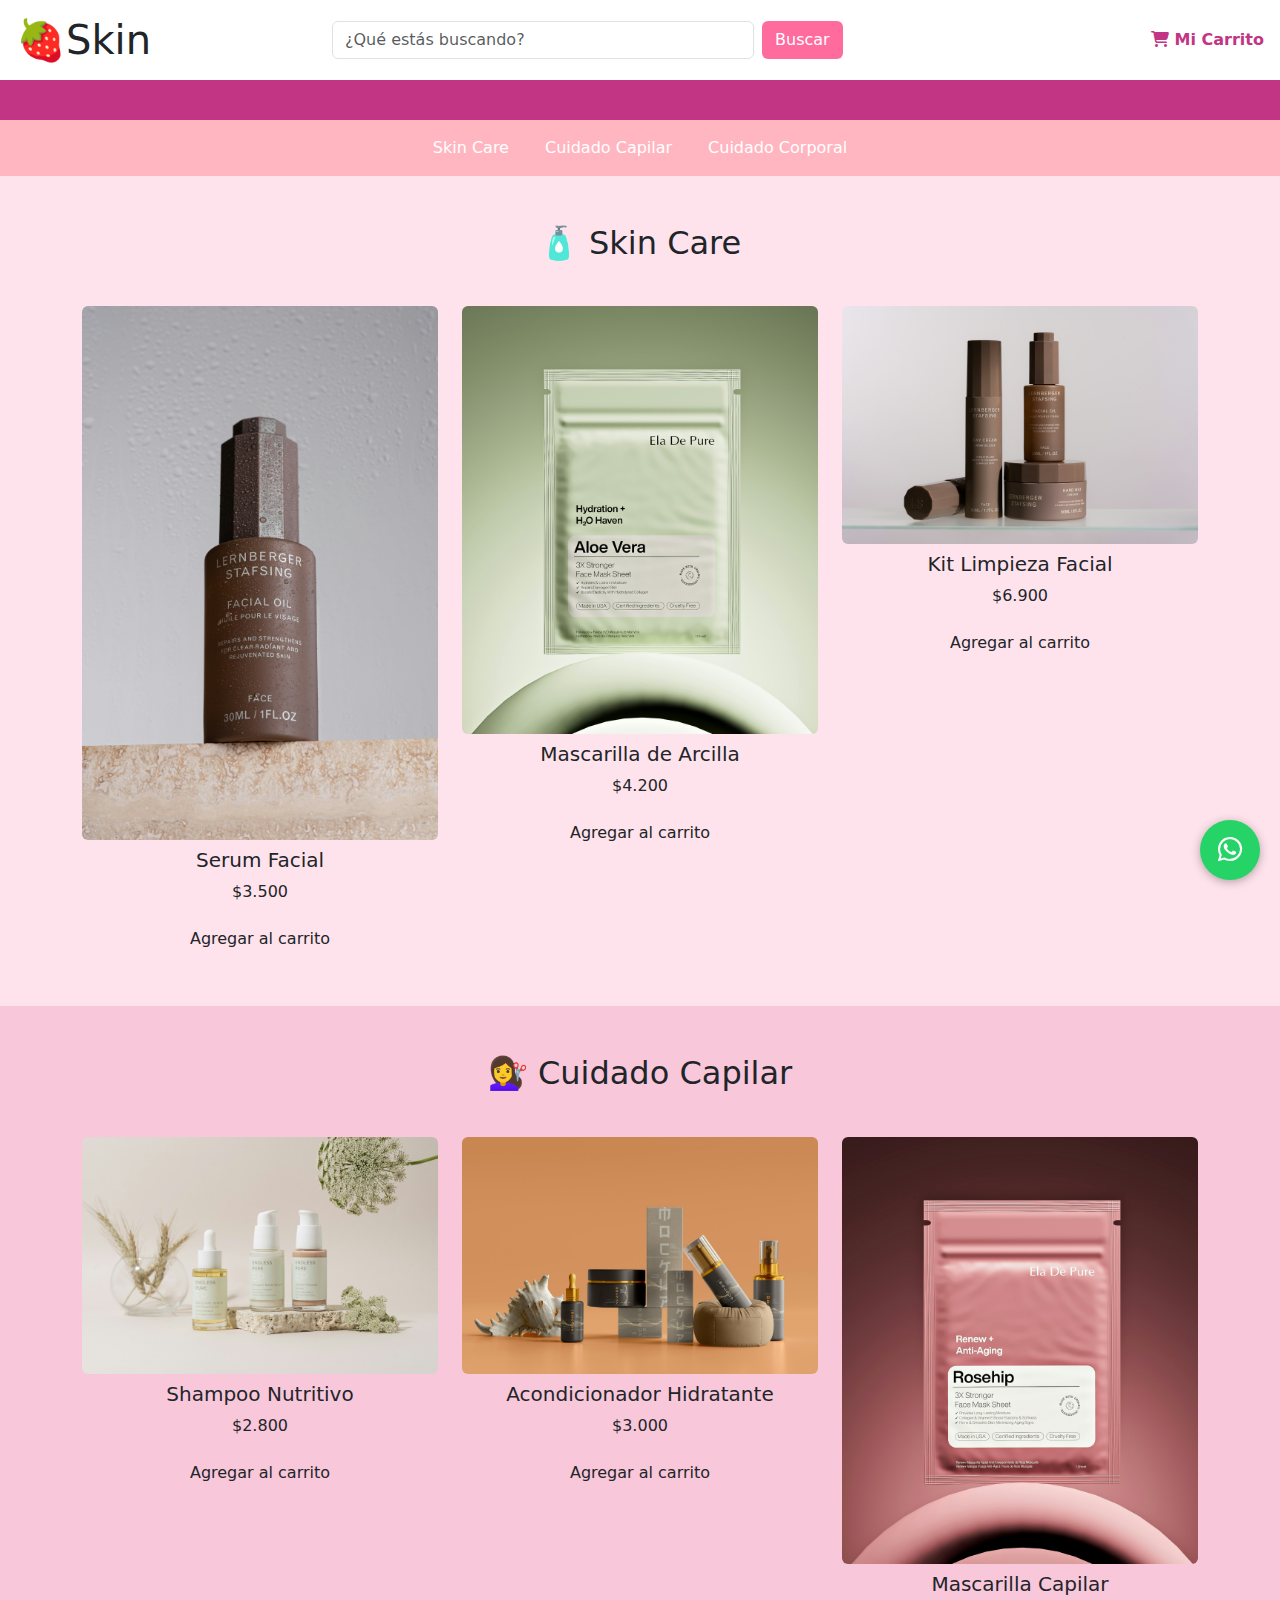
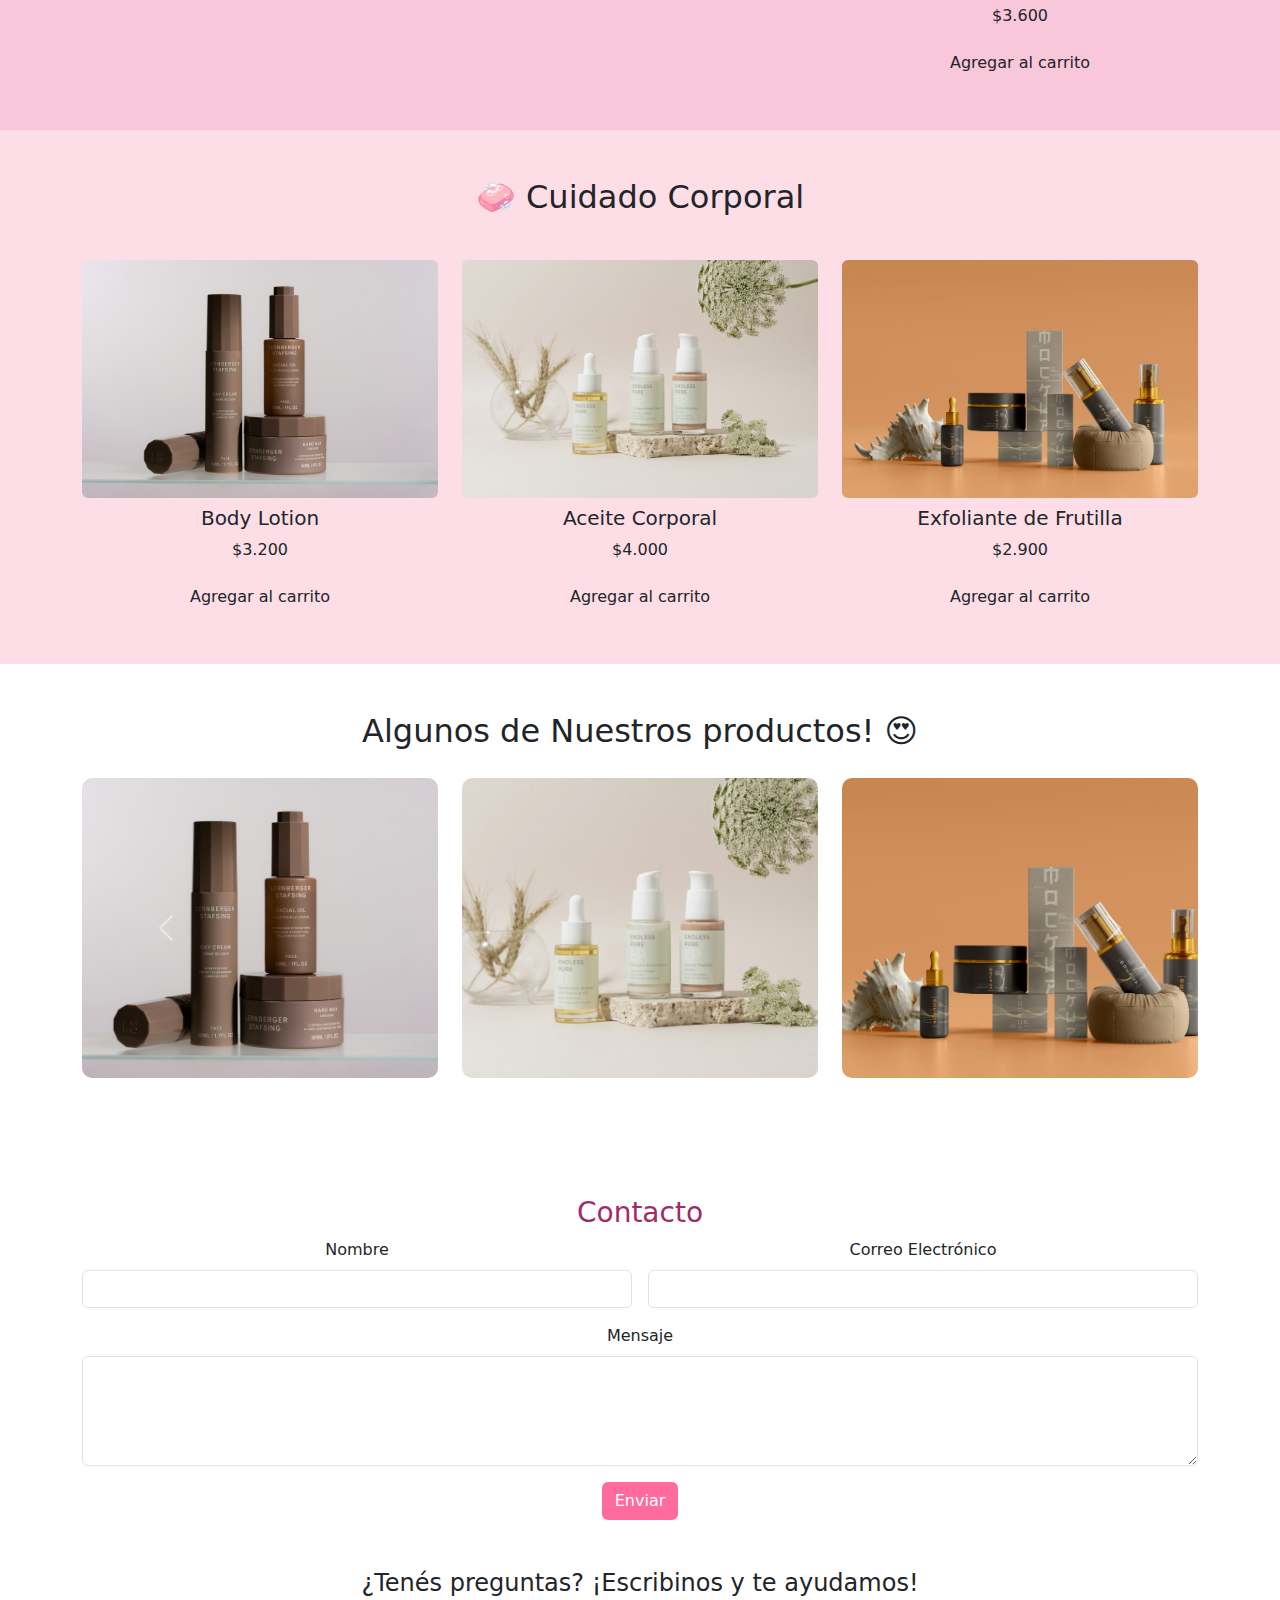
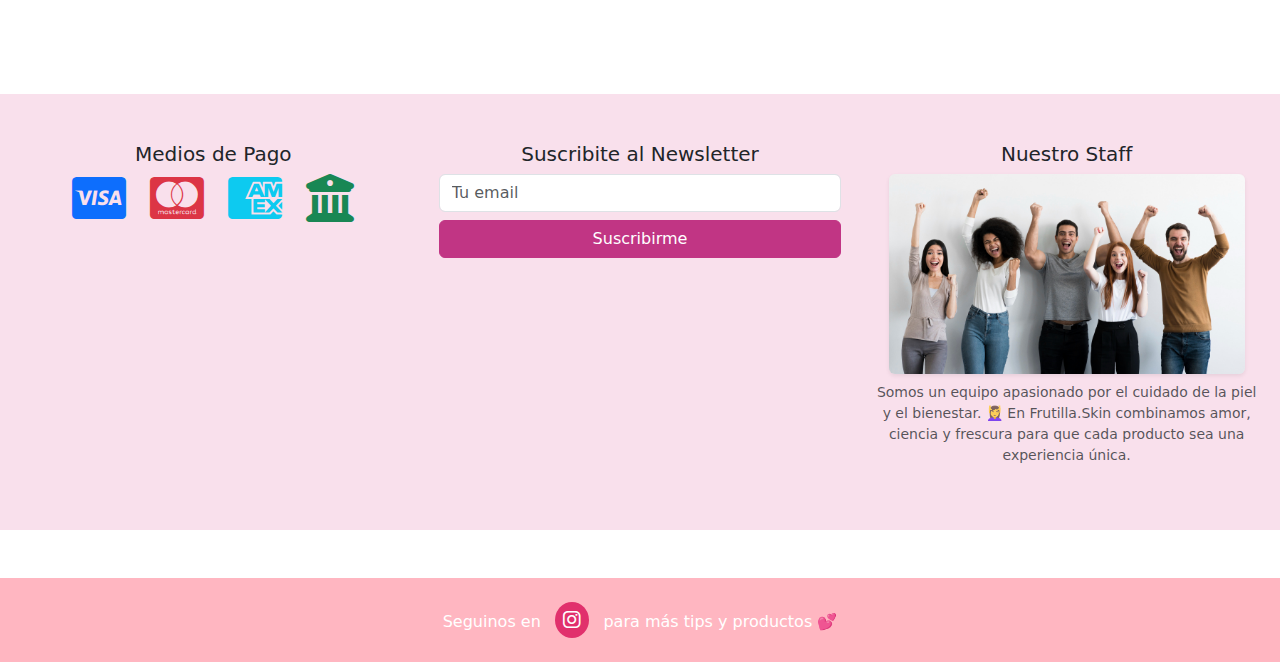
==== index.html @ 2b183ae7 "Proyecto-frutilla.skin" ====
<!DOCTYPE html>
<html lang="es">
<head>
  <meta charset="UTF-8" />
  <meta name="viewport" content="width=device-width, initial-scale=1.0" />
  <title>Tienda Online de Frutilla.Skin</title>
  
  <!-- Google Fonts -->
  <style>
    @import url('https://fonts.googleapis.com/css2?family=National+Park:wght@200..800&family=Oswald:wght@200..700&family=Raleway:ital,wght@0,100..900;1,100..900&family=Roboto+Condensed:ital,wght@0,100..900;1,100..900&display=swap');
  </style>

  <!-- Stylesheet -->
  <link rel="stylesheet" href="styless.css" />
  
  <!-- Bootstrap CSS -->
  <link href="https://cdn.jsdelivr.net/npm/bootstrap@5.3.3/dist/css/bootstrap.min.css" rel="stylesheet" />
  
  <!-- Font Awesome -->
  <link href="https://cdnjs.cloudflare.com/ajax/libs/font-awesome/6.4.0/css/all.min.css" rel="stylesheet" />
  
  <!-- Favicon 🍓 -->
  <link rel="icon" href="Img/fru.avif" type="image/png" />
</head>

<body>

  <!-- Header -->
  <header class="header-top container-fluid py-3 px-3">
    <div class="row align-items-center gx-3 text-center text-md-start">
      
      <!-- Logo -->
      <div class="col-12 col-md-3 mb-2 mb-md-0">
        <h1 class="m-0">🍓Skin</h1>
      </div>
      <div class="col-12 col-md-5">
        <form class="d-flex w-100" role="search">
          <input class="form-control me-2" type="search" placeholder="¿Qué estás buscando?" aria-label="Buscar" />
          <button class="btn btn-buscar" type="submit">Buscar</button>
        </form>
      </div>
      <div class="col-12 col-md-4 text-center text-md-end mt-2 mt-md-0">
        <!-- Carrito de compras con el menú desplegable -->
<div class="carrito-container">
    <a href="mi_carrito.html" class="carrito-link">
      <i class="fas fa-shopping-cart"></i> Mi Carrito
    </a>
  
    <!-- Menú desplegable al pasar el ratón sobre el carrito -->
    <div class="carrito-dropdown">
        <ul id="carrito-lista">
          <li>
            <p><strong>Producto 1</strong></p>
            <p>$15.00</p>
            <div>
              <button class="btn btn-agregar">+ Agregar</button>
              <button class="btn btn-eliminar">Eliminar</button>
            </div>
          </li>
          <li>
            <p><strong>Producto 2</strong></p>
            <p>$20.00</p>
            <div>
              <button class="btn btn-agregar">+ Agregar</button>
              <button class="btn btn-eliminar">Eliminar</button>
            </div>
          </li>
        </ul>
        <div class="total">
          <p>Total: $35.00</p>
          <button id="vaciar-carrito">Vaciar Carrito</button>
        </div>
      </div>
      
    </div>
  </header>

  <!-- Banner -->
  <div class="banner-animado text-center py-2" style="background-color: #fce4ec;">
    <div class="texto-banner">- ENVIOS A TODO EL PAÍS 🍓 3 CUOTAS SIN INTERÉS -</div>
  </div>

  <!-- NAVBAR -->
<nav class="navbar navbar-expand-lg">
    <div class="container">
      <button class="navbar-toggler mx-auto mb-2" type="button" data-bs-toggle="collapse" data-bs-target="#navFrutilla">
        <span class="navbar-toggler-icon"></span>
      </button>
      <div class="collapse navbar-collapse justify-content-center" id="navFrutilla">
        <ul class="navbar-nav text-center">
          <li class="nav-item"><a class="nav-link" href="#skinCare">Skin Care</a></li>
          <li class="nav-item"><a class="nav-link" href="#cuidadoCapilar">Cuidado Capilar</a></li>
          <li class="nav-item"><a class="nav-link" href="#cuidadoCorporal">Cuidado Corporal</a></li>
        </ul>
      </div>
    </div>
  </nav>
  
  <!-- SKIN CARE -->
  <section id="skinCare" class="py-5" style="background-color: #ffe3ec;">
    <div class="container">
      <h2 class="mb-4">🧴 Skin Care</h2>
      <div class="row g-4">
        <div class="col-md-4 text-center">
          <img src="Img/serum.jpg" class="img-fluid mb-2 rounded" alt="Serum facial">
          <h5>Serum Facial</h5>
          <p>$3.500</p>
          <button class="btn btn-agregar">Agregar al carrito</button>
        </div>
        <div class="col-md-4 text-center">
          <img src="Img/Mask.jpg" class="img-fluid mb-2 rounded" alt="Mascarilla de arcilla">
          <h5>Mascarilla de Arcilla</h5>
          <p>$4.200</p>
          <button class="btn btn-agregar">Agregar al carrito</button>
        </div>
        <div class="col-md-4 text-center">
          <img src="Img/kit1.jpg" class="img-fluid mb-2 rounded" alt="Kit limpieza">
          <h5>Kit Limpieza Facial</h5>
          <p>$6.900</p>
          <button class="btn btn-agregar">Agregar al carrito</button>
        </div>
      </div>
    </div>
  </section>
  
  <!-- CUIDADO CAPILAR -->
  <section id="cuidadoCapilar" class="py-5" style="background-color: #f9c7da;">
    <div class="container">
      <h2 class="mb-4">💇‍♀️ Cuidado Capilar</h2>
      <div class="row g-4">
        <div class="col-md-4 text-center">
          <img src="Img/kit2.jpg" class="img-fluid mb-2 rounded" alt="Shampoo nutritivo">
          <h5>Shampoo Nutritivo</h5>
          <p>$2.800</p>
          <button class="btn btn-agregar">Agregar al carrito</button>
        </div>
        <div class="col-md-4 text-center">
          <img src="Img/kit3.jpg" class="img-fluid mb-2 rounded" alt="Acondicionador hidratante">
          <h5>Acondicionador Hidratante</h5>
          <p>$3.000</p>
          <button class="btn btn-agregar">Agregar al carrito</button>
        </div>
        <div class="col-md-4 text-center">
          <img src="Img/Mask2.jpg" class="img-fluid mb-2 rounded" alt="Mascarilla capilar">
          <h5>Mascarilla Capilar</h5>
          <p>$3.600</p>
          <button class="btn btn-agregar">Agregar al carrito</button>
        </div>
      </div>
    </div>
  </section>
  
  <!-- CUIDADO CORPORAL -->
  <section id="cuidadoCorporal" class="py-5" style="background-color: #fddde6;">
    <div class="container">
      <h2 class="mb-4">🧼 Cuidado Corporal</h2>
      <div class="row g-4">
        <div class="col-md-4 text-center">
          <img src="Img/kit1.jpg" class="img-fluid mb-2 rounded" alt="Body Lotion">
          <h5>Body Lotion</h5>
          <p>$3.200</p>
          <button class="btn btn-agregar">Agregar al carrito</button>
        </div>
        <div class="col-md-4 text-center">
          <img src="Img/kit2.jpg" class="img-fluid mb-2 rounded" alt="Aceite Corporal">
          <h5>Aceite Corporal</h5>
          <p>$4.000</p>
          <button class="btn btn-agregar">Agregar al carrito</button>
        </div>
        <div class="col-md-4 text-center">
          <img src="Img/kit3.jpg" class="img-fluid mb-2 rounded" alt="Exfoliante de Frutilla">
          <h5>Exfoliante de Frutilla</h5>
          <p>$2.900</p>
          <button class="btn btn-agregar">Agregar al carrito</button>
        </div>
      </div>
    </div>
  </section>
  
  <!-- Carrusel -->
  <section class="container my-5">
    <h2>Algunos de Nuestros productos! 😍</h2>
    <div id="carouselProductos" class="carousel slide" data-bs-ride="carousel">
      <div class="carousel-inner">

        <!-- Slide 1 -->
        <div class="carousel-item active">
          <div class="row">
            <div class="col-md-4 col-12">
              <img src="Img/kit1.jpg" class="img-fluid w-100" alt="Producto 1" />
            </div>
            <div class="col-md-4 col-12">
              <img src="Img/kit2.jpg" class="img-fluid w-100" alt="Producto 2" />
            </div>
            <div class="col-md-4 col-12">
              <img src="Img/kit3.jpg" class="img-fluid w-100" alt="Producto 3" />
            </div>
          </div>
        </div>

        <!-- Slide 2 -->
        <div class="carousel-item">
          <div class="row">
            <div class="col-md-4 col-12">
              <img src="Img/serum.jpg" class="img-fluid w-100" alt="Producto 4" />
            </div>
            <div class="col-md-4 col-12">
              <img src="Img/Mask2.jpg" class="img-fluid w-100" alt="Producto 5" />
            </div>
            <div class="col-md-4 col-12">
              <img src="Img/Mask.jpg" class="img-fluid w-100" alt="Producto 6" />
            </div>
          </div>
        </div>

      </div>

      <!-- Controles -->
      <button class="carousel-control-prev" type="button" data-bs-target="#carouselProductos" data-bs-slide="prev">
        <span class="carousel-control-prev-icon"></span>
      </button>
      <button class="carousel-control-next" type="button" data-bs-target="#carouselProductos" data-bs-slide="next">
        <span class="carousel-control-next-icon"></span>
      </button>
    </div>
  </section>

  <!-- Contacto -->
  <main class="content-section container" id="contacto">
    <h3>Contacto</h3>
    <form action="https://formspree.io/f/tu_codigo_aqui" method="POST" class="row g-3 justify-content-center">
      <div class="col-12 col-md-6">
        <label for="nombre" class="form-label">Nombre</label>
        <input type="text" class="form-control" id="nombre" name="nombre" required />
      </div>
      <div class="col-12 col-md-6">
        <label for="email" class="form-label">Correo Electrónico</label>
        <input type="email" class="form-control" id="email" name="_replyto" required />
      </div>
      <div class="col-12">
        <label for="mensaje" class="form-label">Mensaje</label>
        <textarea class="form-control" id="mensaje" name="mensaje" rows="4" required></textarea>
      </div>
      <div class="col-12 text-center">
        <button type="submit" class="btn btn-pink" style="background-color: #ff6b9d; color: white;">Enviar</button>
      </div>
    </form>
    <h4 class="text-center mt-4">¿Tenés preguntas? ¡Escribinos y te ayudamos!</h4>
  </main>

  <!-- Medios de Pago / Newsletter / Staff -->
  <section class="container-fluid my-5 py-5" style="background-color: #F9E0EC;">
    <div class="row g-4 justify-content-center">
      <!-- Pago -->
      <div class="col-12 col-md-4 text-center">
        <h5>Medios de Pago</h5>
        <div class="d-flex justify-content-center gap-4">
          <i class="fab fa-cc-visa fa-3x text-primary"></i>
          <i class="fab fa-cc-mastercard fa-3x text-danger"></i>
          <i class="fab fa-cc-amex fa-3x text-info"></i>
          <i class="fa-solid fa-building-columns fa-3x text-success"></i>
        </div>
      </div>

      <!-- Newsletter -->
      <div class="col-12 col-md-4 text-center">
        <h5>Suscribite al Newsletter</h5>
        <form class="text-center">
          <input type="email" class="form-control mb-2" placeholder="Tu email" />
          <button class="btn btn-primary w-100" type="submit">Suscribirme</button>
        </form>
      </div>

      <!-- Staff -->
      <div class="col-12 col-md-4 text-center">
        <h5>Nuestro Staff</h5>
        <img src="Img/Staff.jpg" alt="Staff Frutilla" class="img-fluid rounded shadow-sm mb-2" style="max-height: 200px; object-fit: cover;" />
        <p class="small text-muted px-2">
          Somos un equipo apasionado por el cuidado de la piel y el bienestar. 💆‍♀️
          En Frutilla.Skin combinamos amor, ciencia y frescura para que cada producto sea una experiencia única.
        </p>
      </div>
    </div>
  </section>

  <!-- Footer -->
  <footer class="text-center py-4" style="background-color: #fce4ec;">
    <p class="mb-0">
      Seguinos en 
      <a href="https://www.instagram.com/frutilla.skin" target="_blank" class="instagram-icon mx-1">
        <i class="fab fa-instagram"></i>
      </a>  
      para más tips y productos 💕 
    </p>
  </footer>

  <!-- WhatsApp flotante -->
  <a href="https://wa.me/1234567890" class="whatsapp-float" target="_blank" title="Contactanos por WhatsApp">
    <i class="fab fa-whatsapp"></i>
  </a>

  <!-- Cambiar título si el usuario se va -->
  <script>
    const originalTitle = document.title;
    document.addEventListener('visibilitychange', function () {
      document.title = document.hidden ? '¡Volvé! Te extrañamos' : originalTitle;
    });
  </script>

  <!-- Bootstrap JS -->
  <script src="https://cdn.jsdelivr.net/npm/bootstrap@5.3.3/dist/js/bootstrap.bundle.min.js"></script>

  <!-- Activar autoplay en carrusel -->
  <script>
    const carousel = document.querySelector('#carouselProductos');
    new bootstrap.Carousel(carousel, {
      interval: 3000,
      ride: 'carousel'
    });
  </script>

<script>
    // Simulación de productos en el carrito
    let carrito = [
      { id: 1, nombre: "Serum Facial", precio: 25.99, cantidad: 1 },
      { id: 2, nombre: "Crema Hidratante", precio: 15.50, cantidad: 2 },
    ];
    
    // Función para actualizar el menú del carrito
    function actualizarCarrito() {
      const carritoLista = document.getElementById('carrito-lista');
      const totalPriceElement = document.getElementById('total-price');
      carritoLista.innerHTML = ''; // Limpiar la lista de productos
    
      let total = 0;
    
      // Añadir productos al carrito
      carrito.forEach(producto => {
        const li = document.createElement('li');
        li.innerHTML = `
          <p>${producto.nombre} (x${producto.cantidad})</p>
          <p>$${(producto.precio * producto.cantidad).toFixed(2)}</p>
        `;
        carritoLista.appendChild(li);
        total += producto.precio * producto.cantidad;
      });
    
      // Actualizar el total
      totalPriceElement.textContent = total.toFixed(2);
    }
    
    // Función para vaciar el carrito
    document.getElementById('vaciar-carrito').addEventListener('click', function() {
      carrito = []; // Limpiar el carrito
      actualizarCarrito(); // Actualizar la vista
    });
    
    // Inicializar el carrito
    actualizarCarrito();
    </script>
    

</body>
</html>
---- styless.css ----
* {
    margin: 0;
    padding: 0;
    box-sizing: border-box;
  }

  h1 {
    font-size: 2rem;
    word-wrap: break-word;
  }
  
  @media (max-width: 576px) {
    .titulo-sitio {
      font-size: 1.5rem;
      text-align: center;
    }
  }

h2 {
    text-align: center;
    padding-bottom: 20px;
}

h3 {
    padding-top: 30px;
    text-align: center;
    color: #a02b6a !important;
}

h4 {
    padding-top: 25px;
}

/* Buscador */
.search-container {
    max-width: 100%;
  }
  
  .search-container input {
    flex: 1;
    min-width: 0;
  }
  
  .btn-buscar {
    background-color: #ff6b9d !important;
    color: white !important;
    border: none;
  }
  
  .btn-buscar:hover {
    background-color: #e05583;
  }
  
  
/* Estilo básico del carrito */
.carrito-container {
    position: relative; /* Asegura que el dropdown se posicione en relación a este contenedor */
  }
  
  .carrito-link {
    font-weight: bold;
    text-decoration: none;
    color: #C13584;
    font-size: 1rem;
  }
  
  .carrito-link:hover {
    color: #C13584;
  }
  
 /* Menú desplegable */
.carrito-dropdown {
    display: none;
    position: absolute;
    top: 100%;
    right: 0;
    background-color: #ffb6c1;
    padding: 20px;
    border-radius: 5px;
    box-shadow: 0 2px 8px rgba(0, 0, 0, 0.1);
    width: 250px;
    max-height: 300px;
    overflow-y: auto;
    z-index: 9999;
  }
  
  .carrito-container:hover .carrito-dropdown {
    display: block;
  }
  
  #carrito-lista {
    list-style-type: none;
    padding: 0;
    margin: 0;
  }
  
  #carrito-lista li {
    display: flex;
    justify-content: space-between;
    align-items: center;
    margin-bottom: 10px;
    border-bottom: 1px solid #ddd;
    padding-bottom: 10px;
  }
  
  #carrito-lista li p {
    margin: 0;
  }
  
  #carrito-lista li div {
    display: flex;
    gap: 5px;
  }
  
  #carrito-lista li .btn {
    background-color: #ff6b9d;
    color: white;
    border: none;
    padding: 5px 10px;
    border-radius: 5px;
    cursor: pointer;
  }
  
  #carrito-lista li .btn:hover {
    background-color: #e05583;
  }
  
  .total {
    text-align: right;
    margin-top: 10px;
  }
  
  #vaciar-carrito {
    background-color: #ff6b9d;
    color: white;
    border: none;
    padding: 10px;
    width: 100%;
    border-radius: 5px;
    margin-top: 10px;
  }
  
  #vaciar-carrito:hover {
    background-color: #e05583;
  }
  
  
.banner-animado {
    background-color: #C13584 !important;
    color: white;
    overflow: hidden;
    white-space: nowrap;
    position: relative;
    height: 40px;
    display: flex;
    align-items: center;
    font-weight: bold;
    font-size: 14px
  }
  
.texto-banner {
    display: inline-block;
    padding-left: 100%;
    animation: moverTexto 12s linear infinite;
  }
  
@keyframes moverTexto {
    0% {
      transform: translateX(0%);
    }
    100% {
      transform: translateX(-100%);
    }
  }

.texto-banner:hover {
    animation-play-state: paused;
  }
  
.navbar {
    background-color: #ffb6c1;
    text-align: center !important;
  }
  
  .navbar-nav {
    gap: 20px; /* separa los enlaces */
  }
  
  .nav-link {
    font-weight: bold;
    color: white !important;
  }

  .navbar-nav .nav-link:hover {
    color: #ffe3e9;
  }

  .carousel-item img {
    height: 300px;
    object-fit:cover;
    border-radius: 10px;
    transition: transform 0.3s ease;
  }
  
  .carousel-item img:hover {
    transform: scale(1.02);
  }

  @media (max-width: 768px) {
    .carousel-inner img {
      height: 200px;
    }
  }

  .content-section {
    padding: 40px 20px;
    text-align: center;
  }

  section i {
    transition: transform 0.3s ease;
  }
  
  section i:hover {
    transform: scale(1.2);
  }

  .medios-pago i {
  transition: transform 0.3s ease;
  padding-top: 10px;
  padding-bottom: 10px;
}

.medios-pago i:hover {
  transform: scale(1.15);
}

.btn-primary {
    background-color: #C13584 !important;
    border-color: #C13584 !important;
}

  
  footer {
    background-color: #ffb6c1 !important;
    color: white;
    padding: 20px;
    text-align: center;
  }

  footer a {
    color: white;
    font-weight: bold;
    text-decoration: none;
  }
  .instagram-icon i {
    font-size: 20px; /* Tamaño del ícono */
    color: white;
    background-color: #E1306C;
    padding: 8px;
    border-radius: 50%;
    margin: 0 5px;
    transition: transform 0.3s ease;
    text-decoration: none;
  }
  
  .instagram-icon i:hover {
    transform: scale(1.2);
    background-color: #C13584;
  }

 /* Estilo para el botón flotante de WhatsApp */
.whatsapp-float {
    position: fixed;
    bottom: 20px;
    right: 20px;
    background-color: #25d366;
    color: white;
    font-size: 28px;
    padding: 12px;
    border-radius: 50%;
    width: 60px; /* Aseguramos un tamaño fijo */
    height: 60px; /* Mismo tamaño para hacer el botón circular */
    z-index: 999;
    display: flex;
    align-items: center;
    justify-content: center;
    box-shadow: 0 2px 10px rgba(0, 0, 0, 0.3);
    transition: all 0.3s ease; /* Transición suave */
    text-decoration: none;
}

.whatsapp-float:hover {
    background-color: #1ebe5d;
    transform: scale(1.1); /* Efecto de aumento al pasar el mouse */
}

/* Ajustes en pantallas más pequeñas */
@media (max-width: 768px) {
    .whatsapp-float {
        bottom: 10px; /* Reducir la distancia en pantallas pequeñas */
        right: 10px;
        font-size: 24px; /* Ajustar el tamaño del ícono */
        padding: 10px; /* Ajustar el tamaño del padding */
    }
}


  @media (max-width: 576px) {
    h1 {
      font-size: 1.5rem;
      padding: 15px;
    }
  }

  @media (max-width: 768px) {
    .banner-animado {
      font-size: 13px;
      margin-bottom: 10px;
    }
  }
  
  @media (max-width: 768px) {
    .content-section form .form-control {
      margin-bottom: 15px;
    }
  }
  
  .navbar-toggler {
    border-color: white;
  }
  
  .navbar-toggler-icon {
    background-image: url("data:image/svg+xml;charset=utf8,%3Csvg viewBox='0 0 30 30' ...");
    filter: invert(100%);
  }
  
  html {
    scroll-behavior: smooth;
  }

  .btn-agregar {
    background-color: #ff6b9d;
    color: white;
    border: none;
    padding: 10px 20px;
    font-size: 1rem;
    font-weight: bold;
    border-radius: 5px;
    transition: background-color 0.3s ease;
}

.btn-agregar:hover {
    background-color: #e05583;
}
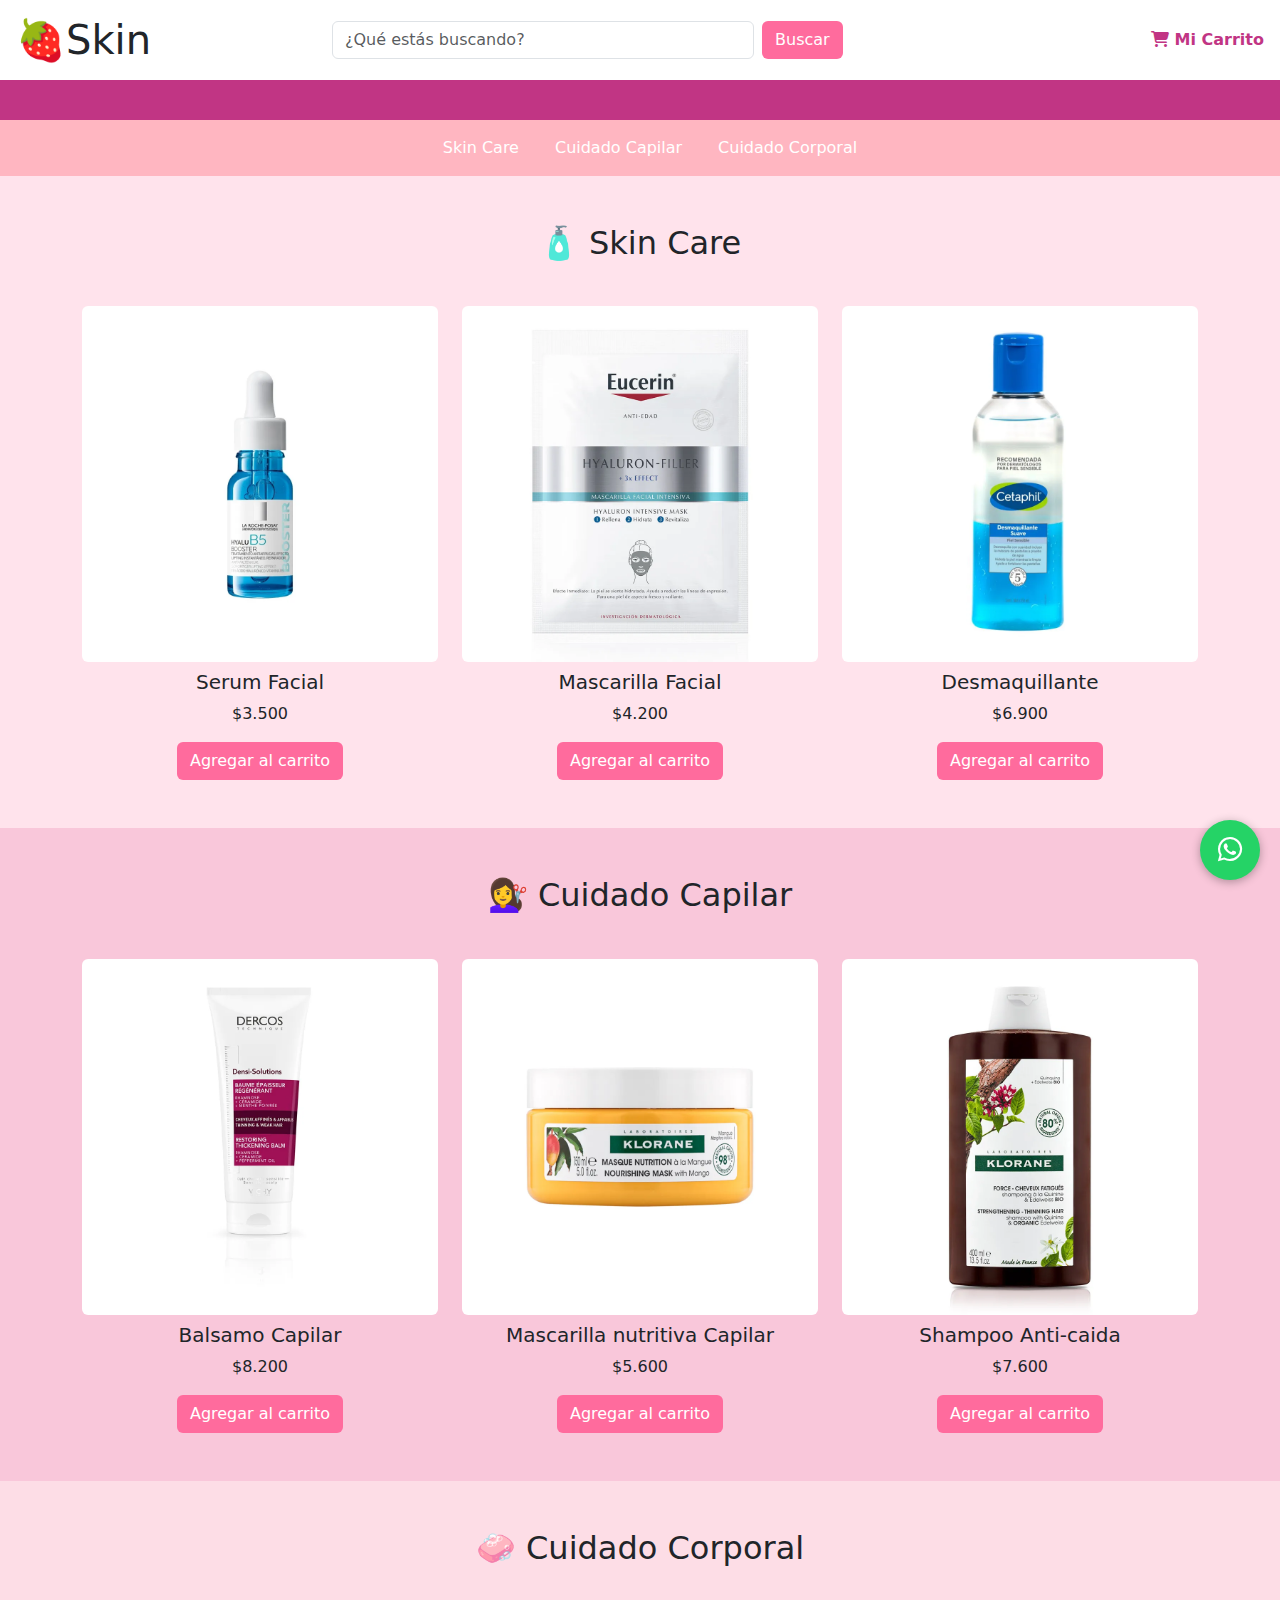
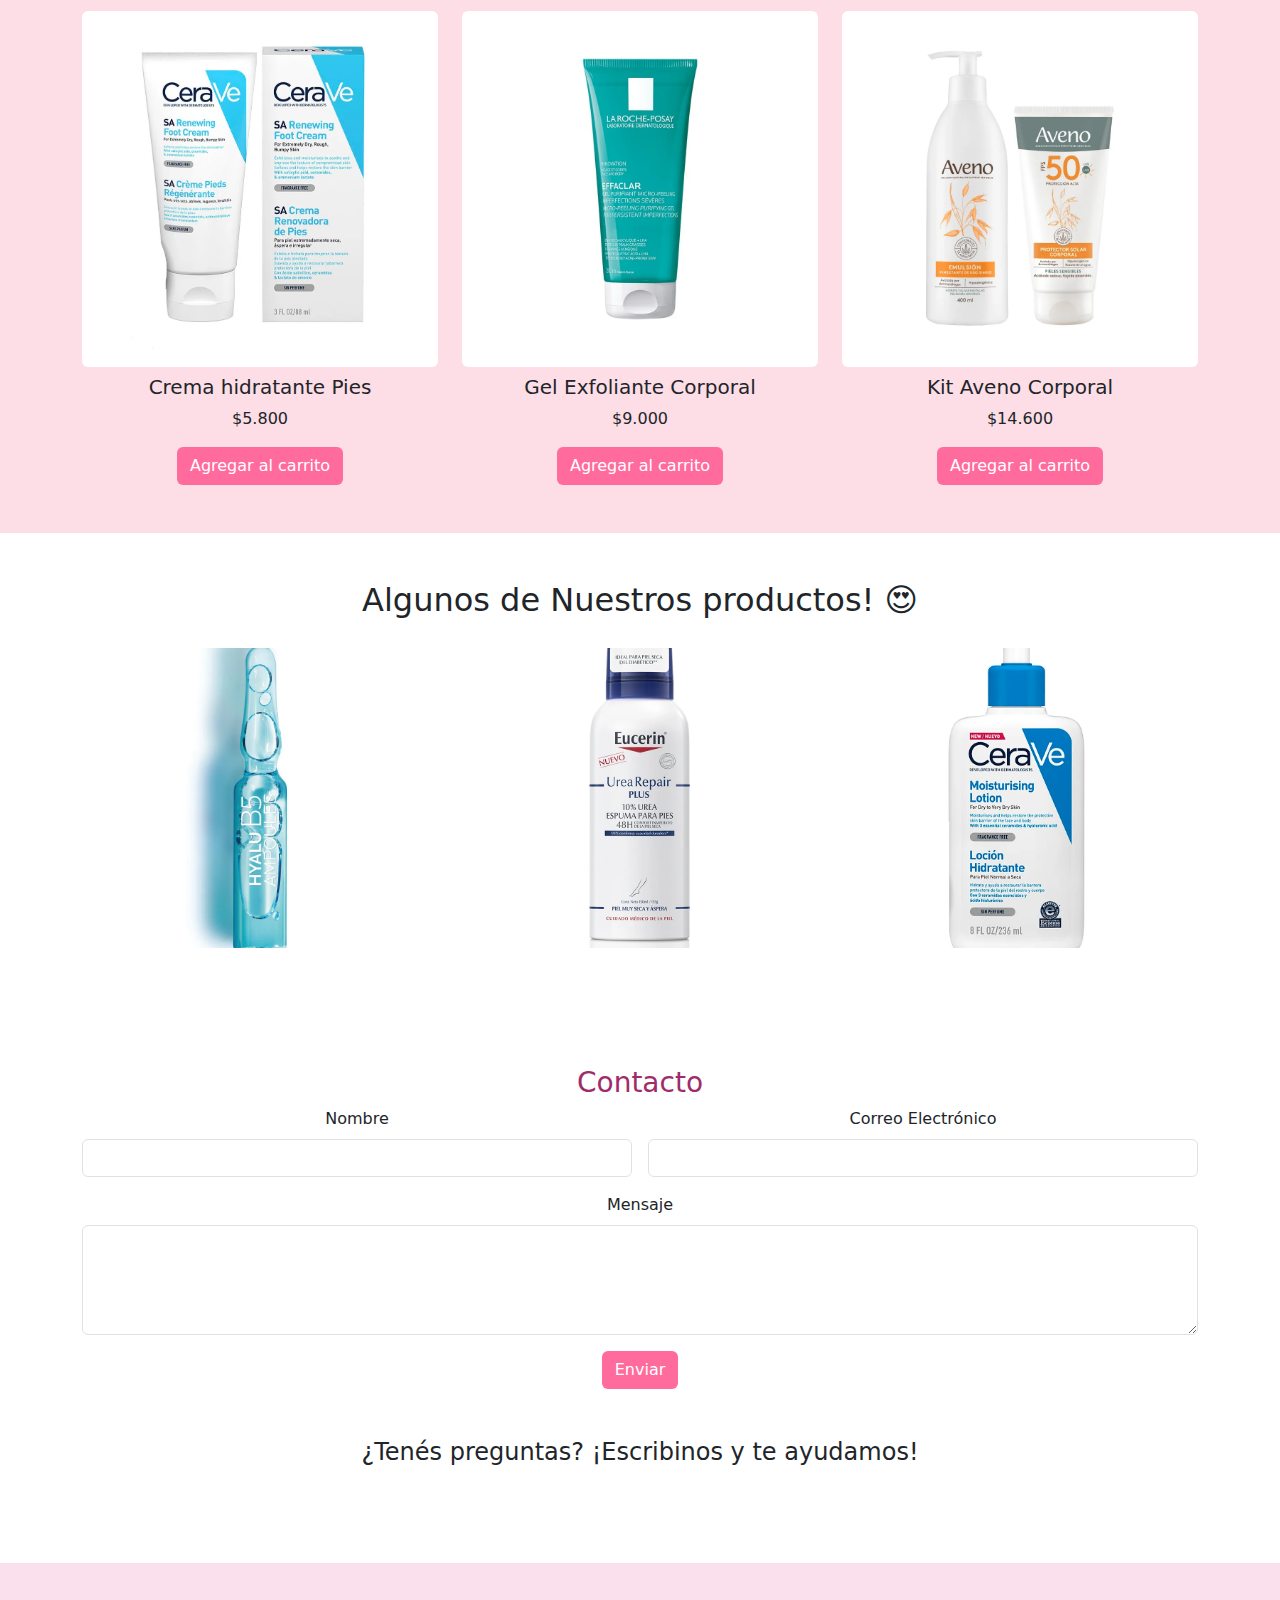
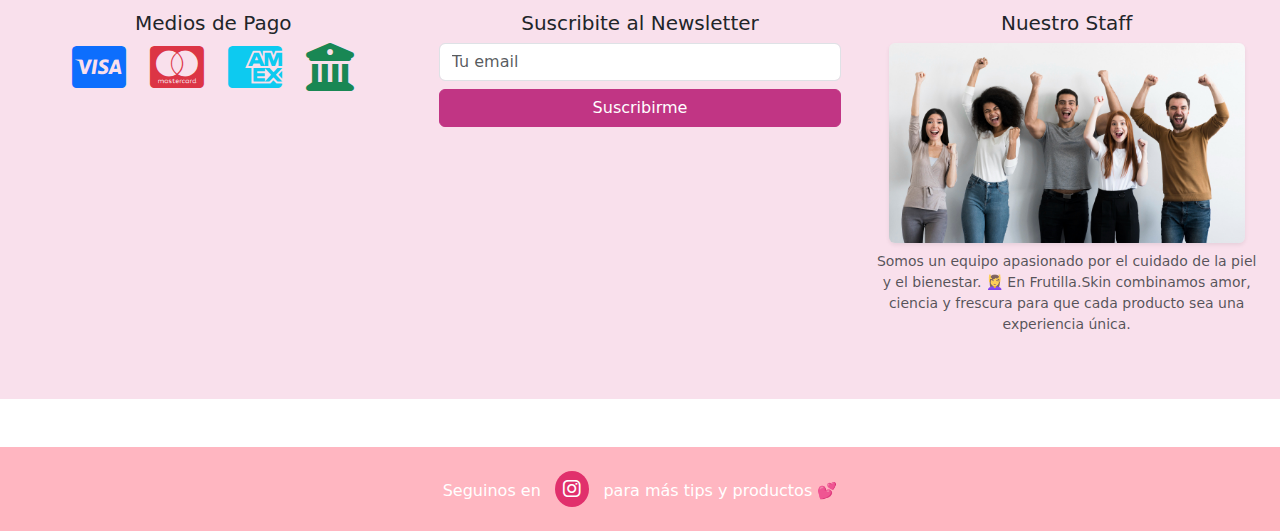
==== commit 2b377e86: "Cambio de imagenes y algunos estilos" ====
--- a/index.html
+++ b/index.html
@@ -3,7 +3,7 @@
 <head>
   <meta charset="UTF-8" />
   <meta name="viewport" content="width=device-width, initial-scale=1.0" />
-  <title>Tienda Online de Frutilla.Skin</title>
+  <title>Tienda Online de 🍓 Skin</title>
   
   <!-- Google Fonts -->
   <style>
@@ -42,24 +42,23 @@
       <div class="col-12 col-md-4 text-center text-md-end mt-2 mt-md-0">
         <!-- Carrito de compras con el menú desplegable -->
 <div class="carrito-container">
-    <a href="mi_carrito.html" class="carrito-link">
+    <a href="#micarrito" class="carrito-link">
       <i class="fas fa-shopping-cart"></i> Mi Carrito
-    </a>
   
     <!-- Menú desplegable al pasar el ratón sobre el carrito -->
     <div class="carrito-dropdown">
         <ul id="carrito-lista">
           <li>
-            <p><strong>Producto 1</strong></p>
-            <p>$15.00</p>
+            <p>Shampoo Anti-caida</p>
+            <p>$7.600</p>
             <div>
               <button class="btn btn-agregar">+ Agregar</button>
               <button class="btn btn-eliminar">Eliminar</button>
             </div>
           </li>
           <li>
-            <p><strong>Producto 2</strong></p>
-            <p>$20.00</p>
+            <p>Crema hidratante Pies</p>
+            <p>$5.800</p>
             <div>
               <button class="btn btn-agregar">+ Agregar</button>
               <button class="btn btn-eliminar">Eliminar</button>
@@ -67,7 +66,7 @@
           </li>
         </ul>
         <div class="total">
-          <p>Total: $35.00</p>
+          <p>Total: $13.400</p>
           <button id="vaciar-carrito">Vaciar Carrito</button>
         </div>
       </div>
@@ -102,20 +101,20 @@
       <h2 class="mb-4">🧴 Skin Care</h2>
       <div class="row g-4">
         <div class="col-md-4 text-center">
-          <img src="Img/serum.jpg" class="img-fluid mb-2 rounded" alt="Serum facial">
+          <img src="Img/serum.webp" class="img-fluid mb-2 rounded" alt="Serum facial">
           <h5>Serum Facial</h5>
           <p>$3.500</p>
           <button class="btn btn-agregar">Agregar al carrito</button>
         </div>
         <div class="col-md-4 text-center">
-          <img src="Img/Mask.jpg" class="img-fluid mb-2 rounded" alt="Mascarilla de arcilla">
-          <h5>Mascarilla de Arcilla</h5>
+          <img src="Img/Maskfacial.webp" class="img-fluid mb-2 rounded" alt="Mascarilla Facial">
+          <h5>Mascarilla Facial</h5>
           <p>$4.200</p>
           <button class="btn btn-agregar">Agregar al carrito</button>
         </div>
         <div class="col-md-4 text-center">
-          <img src="Img/kit1.jpg" class="img-fluid mb-2 rounded" alt="Kit limpieza">
-          <h5>Kit Limpieza Facial</h5>
+          <img src="Img/desmaquillante.webp" class="img-fluid mb-2 rounded" alt="Desmaquillante">
+          <h5>Desmaquillante</h5>
           <p>$6.900</p>
           <button class="btn btn-agregar">Agregar al carrito</button>
         </div>
@@ -129,21 +128,21 @@
       <h2 class="mb-4">💇‍♀️ Cuidado Capilar</h2>
       <div class="row g-4">
         <div class="col-md-4 text-center">
-          <img src="Img/kit2.jpg" class="img-fluid mb-2 rounded" alt="Shampoo nutritivo">
-          <h5>Shampoo Nutritivo</h5>
-          <p>$2.800</p>
-          <button class="btn btn-agregar">Agregar al carrito</button>
-        </div>
-        <div class="col-md-4 text-center">
-          <img src="Img/kit3.jpg" class="img-fluid mb-2 rounded" alt="Acondicionador hidratante">
-          <h5>Acondicionador Hidratante</h5>
-          <p>$3.000</p>
-          <button class="btn btn-agregar">Agregar al carrito</button>
-        </div>
-        <div class="col-md-4 text-center">
-          <img src="Img/Mask2.jpg" class="img-fluid mb-2 rounded" alt="Mascarilla capilar">
-          <h5>Mascarilla Capilar</h5>
-          <p>$3.600</p>
+          <img src="Img/balsamopelo.webp" class="img-fluid mb-2 rounded" alt="Balsamo Capilar">
+          <h5>Balsamo Capilar</h5>
+          <p>$8.200</p>
+          <button class="btn btn-agregar">Agregar al carrito</button>
+        </div>
+        <div class="col-md-4 text-center">
+          <img src="Img/mascarillanutpelo.webp" class="img-fluid mb-2 rounded" alt="Mascarilla nutritiva Capilar">
+          <h5>Mascarilla nutritiva Capilar</h5>
+          <p>$5.600</p>
+          <button class="btn btn-agregar">Agregar al carrito</button>
+        </div>
+        <div class="col-md-4 text-center">
+          <img src="Img/shampooanticaida.webp" class="img-fluid mb-2 rounded" alt="Shampoo Anti-caida">
+          <h5>Shampoo Anti-caida</h5>
+          <p>$7.600</p>
           <button class="btn btn-agregar">Agregar al carrito</button>
         </div>
       </div>
@@ -156,21 +155,21 @@
       <h2 class="mb-4">🧼 Cuidado Corporal</h2>
       <div class="row g-4">
         <div class="col-md-4 text-center">
-          <img src="Img/kit1.jpg" class="img-fluid mb-2 rounded" alt="Body Lotion">
-          <h5>Body Lotion</h5>
-          <p>$3.200</p>
-          <button class="btn btn-agregar">Agregar al carrito</button>
-        </div>
-        <div class="col-md-4 text-center">
-          <img src="Img/kit2.jpg" class="img-fluid mb-2 rounded" alt="Aceite Corporal">
-          <h5>Aceite Corporal</h5>
-          <p>$4.000</p>
-          <button class="btn btn-agregar">Agregar al carrito</button>
-        </div>
-        <div class="col-md-4 text-center">
-          <img src="Img/kit3.jpg" class="img-fluid mb-2 rounded" alt="Exfoliante de Frutilla">
-          <h5>Exfoliante de Frutilla</h5>
-          <p>$2.900</p>
+          <img src="Img/cremaparapies.webp" class="img-fluid mb-2 rounded" alt="Crema hidratante Pies">
+          <h5>Crema hidratante Pies</h5>
+          <p>$5.800</p>
+          <button class="btn btn-agregar">Agregar al carrito</button>
+        </div>
+        <div class="col-md-4 text-center">
+          <img src="Img/gelexfoliantecorp.webp" class="img-fluid mb-2 rounded" alt="Gel Exfoliante Corporal">
+          <h5>Gel Exfoliante Corporal</h5>
+          <p>$9.000</p>
+          <button class="btn btn-agregar">Agregar al carrito</button>
+        </div>
+        <div class="col-md-4 text-center">
+          <img src="Img/kitavenocorporal.webp" class="img-fluid mb-2 rounded" alt="Kit Aveno Corporal">
+          <h5>Kit Aveno Corporal</h5>
+          <p>$14.600</p>
           <button class="btn btn-agregar">Agregar al carrito</button>
         </div>
       </div>
@@ -187,13 +186,13 @@
         <div class="carousel-item active">
           <div class="row">
             <div class="col-md-4 col-12">
-              <img src="Img/kit1.jpg" class="img-fluid w-100" alt="Producto 1" />
-            </div>
-            <div class="col-md-4 col-12">
-              <img src="Img/kit2.jpg" class="img-fluid w-100" alt="Producto 2" />
-            </div>
-            <div class="col-md-4 col-12">
-              <img src="Img/kit3.jpg" class="img-fluid w-100" alt="Producto 3" />
+              <img src="Img/ampollafacial.webp" class="img-fluid w-100" alt="Producto 1" />
+            </div>
+            <div class="col-md-4 col-12">
+              <img src="Img/espumaparapies.webp" class="img-fluid w-100" alt="Producto 2" />
+            </div>
+            <div class="col-md-4 col-12">
+              <img src="Img/locionCeravecorporal.webp" class="img-fluid w-100" alt="Producto 3" />
             </div>
           </div>
         </div>
@@ -202,13 +201,13 @@
         <div class="carousel-item">
           <div class="row">
             <div class="col-md-4 col-12">
-              <img src="Img/serum.jpg" class="img-fluid w-100" alt="Producto 4" />
-            </div>
-            <div class="col-md-4 col-12">
-              <img src="Img/Mask2.jpg" class="img-fluid w-100" alt="Producto 5" />
-            </div>
-            <div class="col-md-4 col-12">
-              <img src="Img/Mask.jpg" class="img-fluid w-100" alt="Producto 6" />
+              <img src="Img/mascarillanutpelo.webp" class="img-fluid w-100" alt="Producto 4" />
+            </div>
+            <div class="col-md-4 col-12">
+              <img src="Img/tratintenscapilar.webp" class="img-fluid w-100" alt="Producto 5" />
+            </div>
+            <div class="col-md-4 col-12">
+              <img src="Img/Prosolar.webp" class="img-fluid w-100" alt="Producto 6" />
             </div>
           </div>
         </div>
@@ -320,43 +319,62 @@
   </script>
 
 <script>
-    // Simulación de productos en el carrito
-    let carrito = [
-      { id: 1, nombre: "Serum Facial", precio: 25.99, cantidad: 1 },
-      { id: 2, nombre: "Crema Hidratante", precio: 15.50, cantidad: 2 },
-    ];
-    
-    // Función para actualizar el menú del carrito
-    function actualizarCarrito() {
-      const carritoLista = document.getElementById('carrito-lista');
-      const totalPriceElement = document.getElementById('total-price');
-      carritoLista.innerHTML = ''; // Limpiar la lista de productos
-    
-      let total = 0;
-    
-      // Añadir productos al carrito
-      carrito.forEach(producto => {
+   // Simulación de productos en el carrito
+let carrito = [
+    { id: 1, nombre: "Shampoo Anti-caida", precio: 7.600, cantidad: 1 },
+    { id: 2, nombre: "Crema hidratante Pies", precio: 5.800, cantidad: 1 }
+];
+
+// Función para actualizar el contenido del carrito en el menú desplegable
+function actualizarCarrito() {
+    const listaCarrito = document.getElementById('carrito-lista');
+    const totalElement = document.getElementById('total');
+    listaCarrito.innerHTML = ''; // Limpiar lista
+
+    let total = 0;
+    carrito.forEach(producto => {
         const li = document.createElement('li');
         li.innerHTML = `
-          <p>${producto.nombre} (x${producto.cantidad})</p>
-          <p>$${(producto.precio * producto.cantidad).toFixed(2)}</p>
+            <p><strong>${producto.nombre}</strong></p>
+            <p>$${producto.precio.toFixed(3)}</p>
+            <div>
+                <button class="btn btn-agregar" onclick="agregarProducto(${producto.id})">+ Agregar</button>
+                <button class="btn btn-eliminar" onclick="eliminarProducto(${producto.id})">Eliminar</button>
+            </div>
         `;
-        carritoLista.appendChild(li);
+        listaCarrito.appendChild(li);
         total += producto.precio * producto.cantidad;
-      });
-    
-      // Actualizar el total
-      totalPriceElement.textContent = total.toFixed(2);
+    });
+
+    totalElement.innerText = `Total: $${total.toFixed(2)}`;
+}
+
+// Función para agregar productos
+function agregarProducto(id) {
+    const producto = carrito.find(p => p.id === id);
+    if (producto) {
+        producto.cantidad += 1;
+        actualizarCarrito();
     }
-    
-    // Función para vaciar el carrito
-    document.getElementById('vaciar-carrito').addEventListener('click', function() {
-      carrito = []; // Limpiar el carrito
-      actualizarCarrito(); // Actualizar la vista
-    });
-    
-    // Inicializar el carrito
+}
+
+// Función para eliminar productos
+function eliminarProducto(id) {
+    carrito = carrito.filter(p => p.id !== id);
     actualizarCarrito();
+}
+
+// Inicializar el carrito
+document.addEventListener('DOMContentLoaded', () => {
+    actualizarCarrito();
+});
+
+// Vaciar carrito
+document.getElementById('vaciar-carrito').addEventListener('click', () => {
+    carrito = [];
+    actualizarCarrito();
+});
+
     </script>
     
 
--- a/styless.css
+++ b/styless.css
@@ -78,72 +78,87 @@
     padding: 20px;
     border-radius: 5px;
     box-shadow: 0 2px 8px rgba(0, 0, 0, 0.1);
-    width: 250px;
-    max-height: 300px;
+    width: 300px; /* Aumentar el ancho */
+    max-height: 400px; /* Aumentar la altura máxima */
     overflow-y: auto;
     z-index: 9999;
-  }
-  
-  .carrito-container:hover .carrito-dropdown {
+    opacity: 0; /* Hacerlo invisible por defecto */
+    transition: opacity 0.3s ease; /* Transición suave */
+}
+
+/* Mostrar el menú al pasar el ratón */
+.carrito-container:hover .carrito-dropdown {
     display: block;
-  }
-  
-  #carrito-lista {
+    opacity: 1; /* Hacerlo visible con transición */
+}
+
+/* Estilo para los productos dentro del carrito */
+#carrito-lista {
     list-style-type: none;
     padding: 0;
     margin: 0;
-  }
-  
-  #carrito-lista li {
+}
+
+#carrito-lista li {
     display: flex;
+    flex-direction: column; /* Alineación en columna para mejor distribución */
     justify-content: space-between;
-    align-items: center;
-    margin-bottom: 10px;
+    align-items: flex-start;
+    margin-bottom: 20px; /* Más espacio entre los productos */
     border-bottom: 1px solid #ddd;
-    padding-bottom: 10px;
-  }
-  
-  #carrito-lista li p {
-    margin: 0;
-  }
-  
-  #carrito-lista li div {
+    padding-bottom: 15px;
+}
+
+#carrito-lista li p {
+    margin: 5px 0; /* Añadir un poco de margen para separar los elementos */
+    font-size: 18px; /* Aumentar el tamaño de la fuente */
+}
+
+#carrito-lista li div {
     display: flex;
-    gap: 5px;
-  }
-  
-  #carrito-lista li .btn {
+    gap: 15px; /* Espacio mayor entre los botones */
+}
+
+#carrito-lista li .btn {
     background-color: #ff6b9d;
     color: white;
     border: none;
-    padding: 5px 10px;
+    padding: 10px 20px; /* Aumentar el tamaño de los botones */
     border-radius: 5px;
     cursor: pointer;
-  }
-  
-  #carrito-lista li .btn:hover {
+    font-size: 16px; /* Aumentar el tamaño de la fuente en los botones */
+    transition: background-color 0.3s ease;
+}
+
+/* Cambio de color de los botones al pasar el ratón */
+#carrito-lista li .btn:hover {
     background-color: #e05583;
-  }
-  
-  .total {
+}
+
+/* Estilo para el total */
+.total {
     text-align: right;
-    margin-top: 10px;
-  }
-  
-  #vaciar-carrito {
+    margin-top: 15px; /* Separar el total de los productos */
+    font-size: 18px; /* Aumentar el tamaño de la fuente */
+}
+
+/* Estilo para el botón Vaciar Carrito */
+#vaciar-carrito {
     background-color: #ff6b9d;
     color: white;
     border: none;
-    padding: 10px;
+    padding: 15px; /* Aumentar el tamaño del botón */
     width: 100%;
     border-radius: 5px;
     margin-top: 10px;
-  }
-  
-  #vaciar-carrito:hover {
+    cursor: pointer;
+    font-size: 18px; /* Aumentar el tamaño de la fuente */
+}
+
+#vaciar-carrito:hover {
     background-color: #e05583;
-  }
-  
+}
+
   
 .banner-animado {
     background-color: #C13584 !important;
@@ -340,8 +355,8 @@
   }
 
   .btn-agregar {
-    background-color: #ff6b9d;
-    color: white;
+    background-color: #ff6b9d !important;
+    color: white !important;
     border: none;
     padding: 10px 20px;
     font-size: 1rem;
@@ -351,7 +366,7 @@
 }
 
 .btn-agregar:hover {
-    background-color: #e05583;
+    background-color: #e05583 !important;
 }
 
   